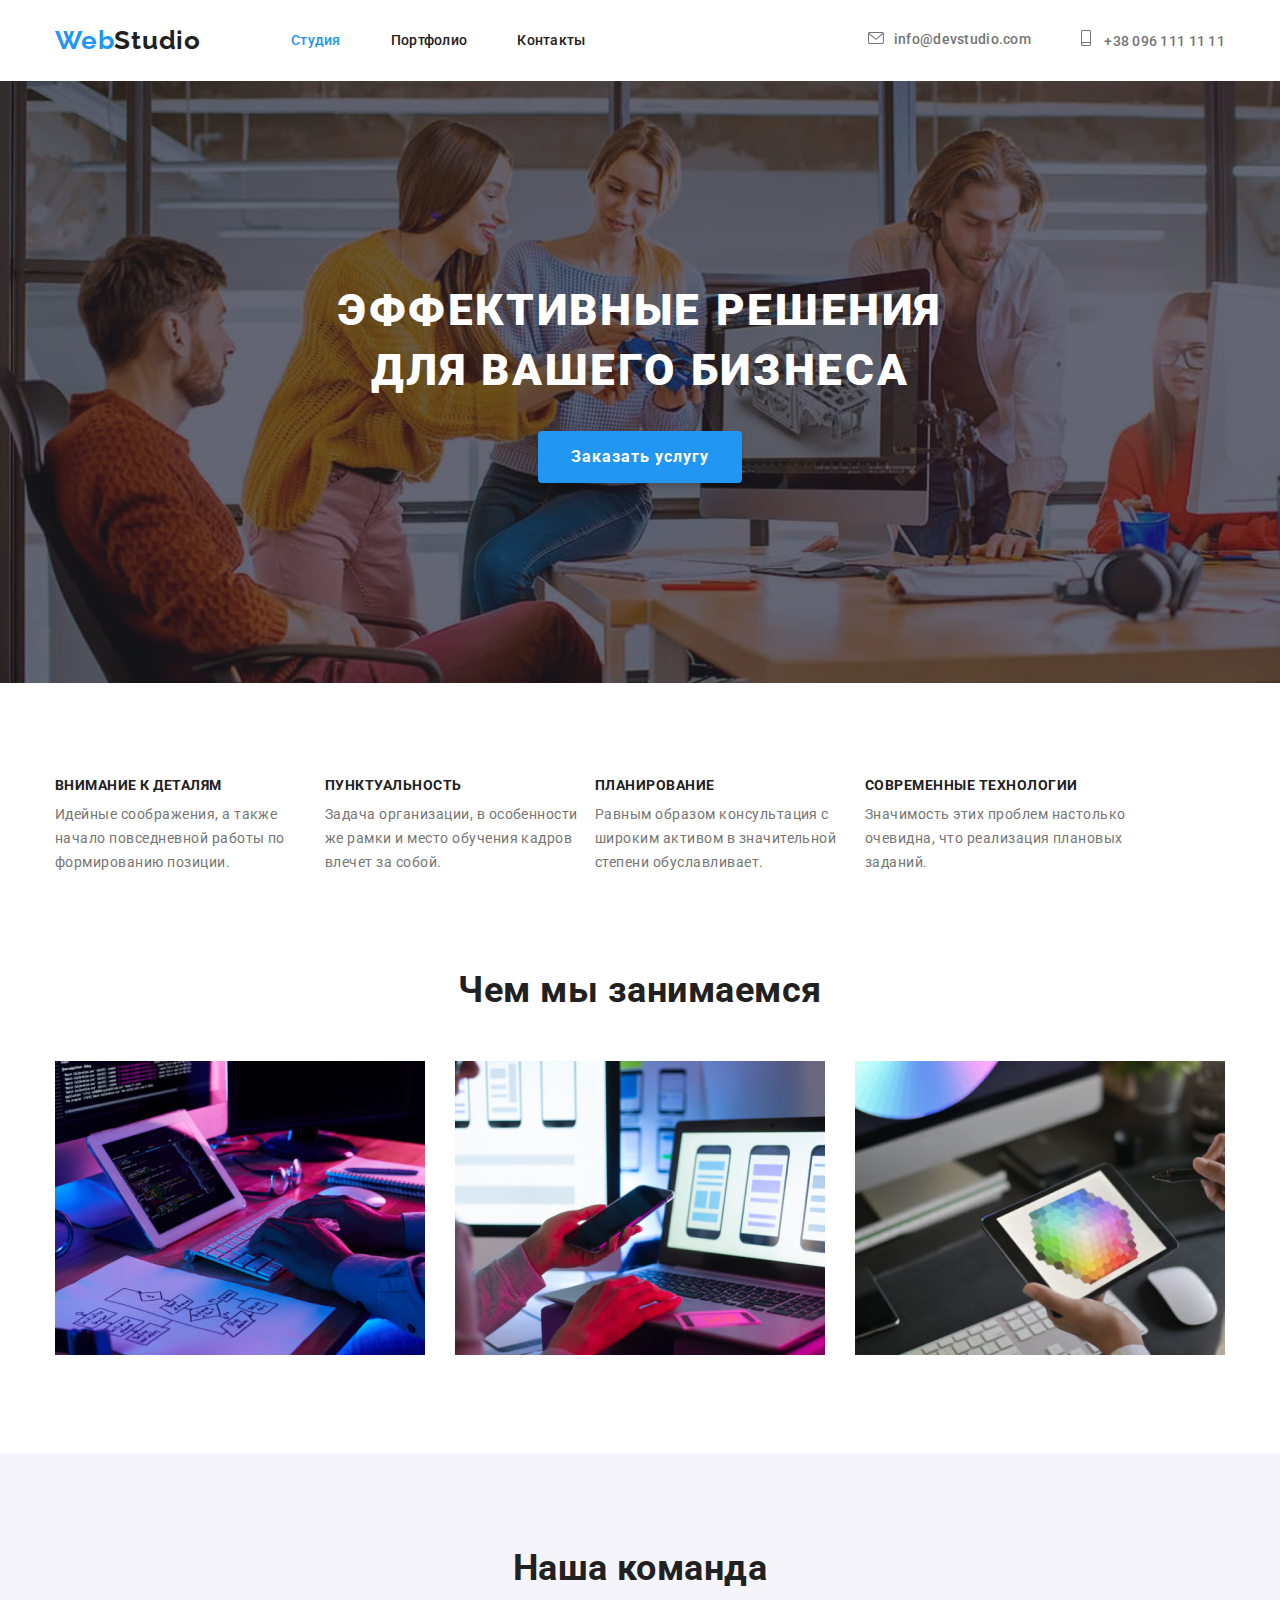
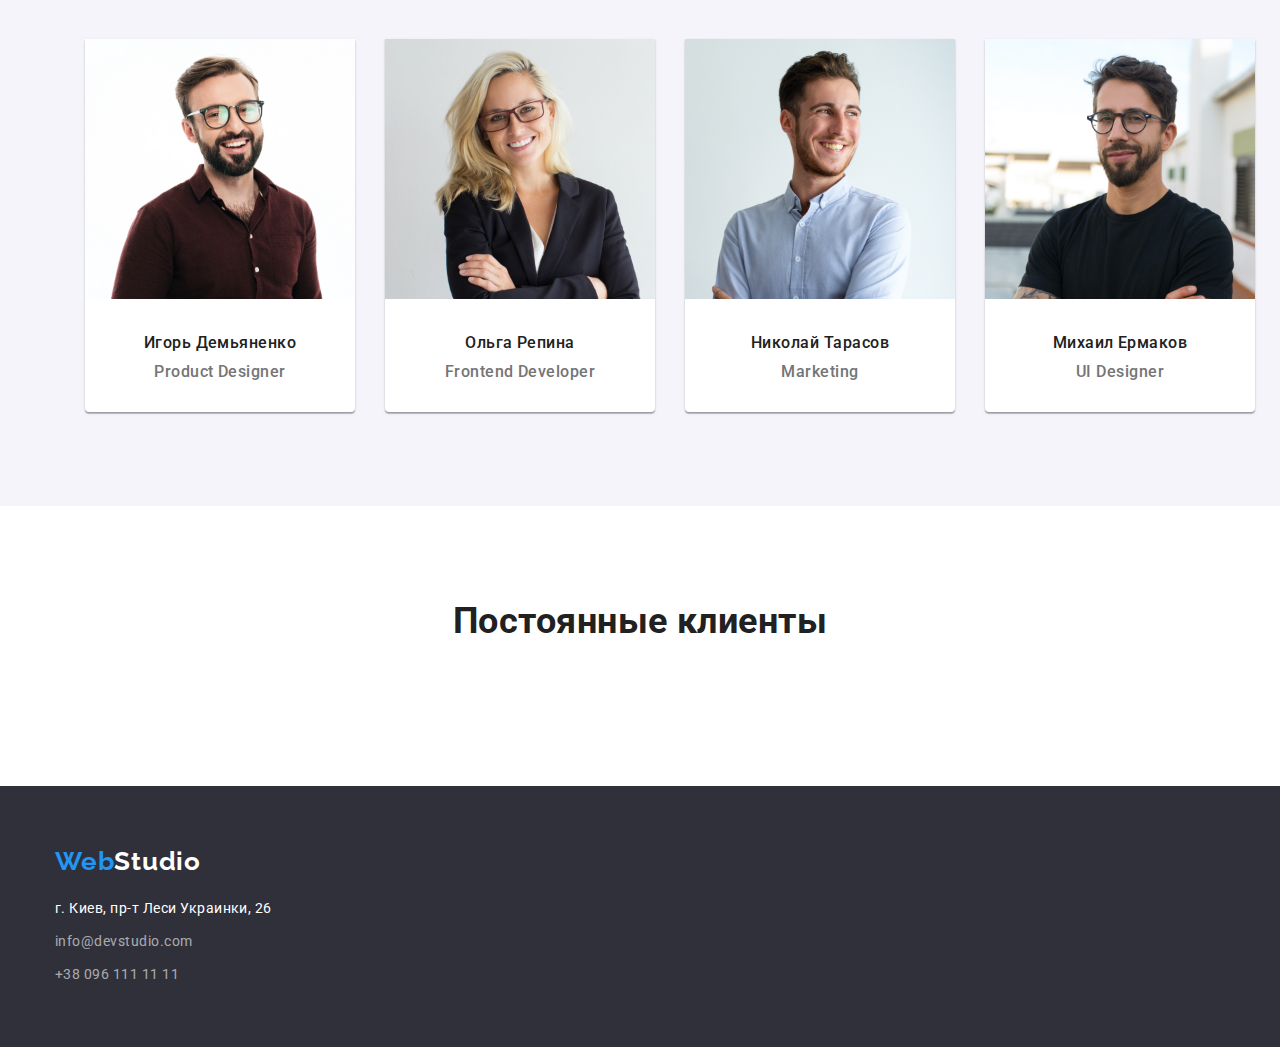
==== index.html @ 846ce107 "додає sprite" ====
<!DOCTYPE html>
<html lang="ru">

<head>
  <meta charset="UTF-8" />
  <meta name="viewport" content="width=device-width, initial-scale=1.0" />
  <title>WebStudio</title>
  <link href="https://fonts.googleapis.com/css2?family=Raleway:wght@700&family=Roboto:wght@400;500;700;900&display=swap"
    rel="stylesheet" />
  <link rel="stylesheet" href="https://cdnjs.cloudflare.com/ajax/libs/modern-normalize/1.0.0/modern-normalize.min.css">
  <link rel="stylesheet" href="css/style.css" />
</head>

<body>
  <header class="header">
    <div class="header-container">
      <nav class="nav">
        <a class="logo" href="./index.html"><span>Web</span>Studio</a>
        <ul class="site-nav">
          <li class="list"><a href="#" class="link current">Студия</a></li>
          <li class="list">
            <a href="./portfolio.html" class="link">Портфолио</a>
          </li>
          <li class="list"><a href="#" class="link">Контакты</a></li>
        </ul>
      </nav>
      <ul class="contacts-list">
        <li class="list">
          <a href="mailto:info@devstudio.com" class="link"><svg class="icon-mail">
            <use href="./images/sprite.svg#icon-envelope" />
          </svg>info@devstudio.com</a>
        </li>
        <li class="list">
          <a href="tel::+38(096)111-11-11" class="link"><svg class="icon-tel">
            <use href="./images/sprite.svg#icon-smartphone"/>
          </svg> +38 096 111 11 11</a>
        </li>
      </ul>
    </div>
  </header>


</button>
  <main>
    <section class="hero">
      <div class="container">
        <h1 class="hero-title">Эффективные решения<br /> для вашего бизнеса</h1>
        <a href="" class="btn main">Заказать услугу</a>
      </div>
    </section>
    <section class="featchers">
      <div class="container">
        <ul class="featchers-list"> 
          <li class="list-item">
            <h3 class="featchers-title">Внимание к деталям</h3>
            <p class="featchers-details">
              Идейные соображения, а также начало повседневной работы по
              формированию позиции.
            </p>
          </li>
          <li class="list-item">
            <h3 class="featchers-title">Пунктуальность</h3>
            <p class="featchers-details">
              Задача организации, в особенности же рамки и место обучения кадров
              влечет за собой.
            </p>
          </li>
          <li class="list-item">
            <h3 class="featchers-title">Планирование</h3>
            <p class="featchers-details">
              Равным образом консультация с широким активом в значительной
              степени обуславливает.
            </p>
          </li>
          <li class="list-item">
            <h3 class="featchers-title">Современные технологии</h3>
            <p class="featchers-details">
              Значимость этих проблем настолько очевидна, что реализация
              плановых заданий.
            </p>
          </li>
        </ul>
      </div>
    </section>
    <section class="what-we-do">
      <div class="container">
        <h2 class="what-we-do-title">Чем мы занимаемся</h2>
        <ul class="what-we-do-list">
          <li class="list-item">
            <img src="./images/img.jpg" alt="what we do" width="370" />
          </li>
          <li class="list-item">
            <img src="./images/img-2.jpg" alt="what we do" width="370" />
          </li>
          <li class="list-item">
            <img src="./images/img-3.jpg" alt="what we do" width="370" />
          </li>
        </ul>
      </div>
    </section>
    <section class="our-team">
      <div class="container">
        <h2 class="our-team-title">Наша команда</h2>
        <ul class="our-team-list">
          <li class="our-team-list-item">
            <img src="./images/img-6.jpg" alt="our team" width="270" />
            <h3 class="name">Игорь Демьяненко</h3>
            <p class="position">Product Designer</p>
          </li>
          <li class="our-team-list-item">
            <img src="./images/img-7.jpg" alt="our team" width="270" />
            <h3 class="name">Ольга Репина</h3>
            <p class="position">Frontend Developer</p>
          </li>
          <li class="our-team-list-item">
            <img src="./images/img-8.jpg" alt="our team" width="270" />
            <h3 class="name">Николай Тарасов</h3>
            <p class="position">Marketing</p>
          </li>
          <li class="our-team-list-item">
            <img src="./images/img-9.jpg" alt="our team" width="270" />
            <h3 class="name">Михаил Ермаков</h3>
            <p class="position">UI Designer</p>
          </li>
        </ul>
      </div>
    </section>
    <section class="our-clients">
      <div class="container">
      <h2 class="our-clients-title">
        Постоянные клиенты
      </h2>
      <ul>
        <li></li>
        <li></li>
        <li></li>
        <li></li>
        <li></li>
        <li></li>
      </ul>
      </div>


    </section>
  </main>
  <footer class="footer">
    <div class="container">
      <a class="footer-logo" href="./index.html"><span>Web</span>Studio</a>
      <ul>
        <li>
          <a class="footer-link adress"
            href="https://www.google.com/maps/place/бульвар+Лесі+Українки,+26,+Київ,+02000/@50.4266678,30.5372968,18z/data=!4m13!1m7!3m6!1s0x40d4cf0e033ecbe9:0x57a4dffefec77da0!2z0LHRg9C70YzQstCw0YAg0JvQtdGB0ZYg0KPQutGA0LDRl9C90LrQuCwgMjYsINCa0LjRl9CyLCAwMjAwMA!3b1!8m2!3d50.4265807!4d30.5383858!3m4!1s0x40d4cf0e033ecbe9:0x57a4dffefec77da0!8m2!3d50.4265807!4d30.5383858"
            target="_blank">г. Киев, пр-т Леси Украинки, 26</a>
        </li>
        <li>
          <a class="footer-link mail" href="mailto:info@devstudio.com">info@devstudio.com</a>
        </li>
        <li>
          <a class="footer-link tel" href="tel::+38(096)111-11-11">+38 096 111 11 11</a>
        </li>
      </ul>
    </div>
  </footer>
</body>

</html>
---- css/style.css ----
:root {
  --primary-text-color: #212121;
  --tittle-text-color: #757575;
  --accent-color: #2196f3;
  --primary-white-color: #ffffff;
  --footer-hero-color: #2f303a;
  --btn-color: #f5f4fa;
}
.html {
  box-sizing: border-box;
}
*,
*::before,
*::after {
  box-sizing: border-box;
}

body {
  background-color: var(--primary-white-color);
  color: var(--primary-text-color);
  font-family: roboto, sans-serif;
  letter-spacing: 0.03em;
}
h1,
h2,
h3,
h4,
h5,
h6 {
  color: var(--primary-text-color);
  font-weight: 700;
  margin-top: 0;
  margin-bottom: 0;
}
a {
  text-decoration: none;
}

ul {
  padding-inline-start: 0px;
  margin-top: 0px;
  margin-bottom: 0px;
}

li {
  padding-inline-start: 0px;
  list-style-type: none;
}

p {
  margin-top: 0;
  margin-bottom: 0;
}

button,
button:active,
button:focus {
  outline: none;
  border: none;
}

.list {
  padding: 0;
  margin: 0;
  list-style: none;
}
.header {
  padding-top: 25px;
  padding-bottom: 25px;
}
.header-container,
.container {
  margin: 0 auto;
  width: 1200px;
  padding-left: 15px;
  padding-right: 15px;
}
.header-container {
  display: flex;
  align-items: center;
}
.nav {
  display: flex;
  align-items: center;
}

.logo {
  display: inline-block;
  font-family: "Raleway", sans-serif;
  color: var(--primary-text-color);
  font-weight: 700;
  font-size: 26px;
  line-height: 1.2em;
  letter-spacing: 0.03em;
}
.logo > span {
  color: var(--accent-color);
}

.site-nav .link {
  color: var(--primary-text-color);
  font-weight: 500;
  font-size: 14px;
  line-height: 1.14;
  letter-spacing: 0.02em;
  text-decoration: none;
}
.site-nav .link.current {
  color: var(--accent-color);
}
.site-nav .link:hover,
.site-nav .link:focus {
  color: #2196f3;
}
.site-nav {
  margin-left: 90px;
}

.contacts-list .link {
  color: var(--tittle-text-color);

  font-weight: 500;
  font-size: 14px;
  line-height: 1.14;
  letter-spacing: 0.02em;
  text-decoration: none;
}
.contacts-list .link:hover,
.contacts-list .link:focus {
  color: var(--accent-color);
}
.contacts-list {
  margin-left: auto;
}
.site-nav,
.contacts-list {
  display: flex;
}
.site-nav .list + .list,
.contacts-list .list + .list {
  margin-left: 50px;
}
.icon-mail {
  width: 16px;
  height: 12px;
  margin-right: 10px;
}
.icon-tel {
  width: 10px;
  height: 16px;
  margin-right: 10px;
}

.hero {
  background-color: var(--footer-hero-color);
  text-align: center;
  padding-bottom: 200px;
  padding-top: 200px;
  background-image: linear-gradient(
      to right,
      rgba(47, 48, 58, 0.4),
      rgba(47, 48, 58, 0.4)
    ),
    url("../images/hero.jpg");
  background-repeat: no-repeat;
  background-size: cover;
}

.hero-title {
  color: var(--primary-white-color);
  font-weight: 900;
  font-size: 44px;
  line-height: 1.36;
  text-align: center;
  letter-spacing: 0.06em;
  text-transform: uppercase;
  margin-bottom: 30px;
}

.hero-btn {
  color: var(--primary-white-color);
  background-color: var(--accent-color);
  text-decoration: none;
  font-weight: 700;
  font-size: 16px;
  line-height: 1.87em;
  letter-spacing: 0.06em;
}

.btn.main {
  display: inline-block;
  letter-spacing: 0.06em;
  font-weight: 700;
  font-size: 16px;
  line-height: 1.87em;
  text-align: center;
  color: var(--primary-white-color);
  background-color: var(--accent-color);
  padding: 10px 32px;
  border: 1px solid transparent;
  box-shadow: 0px 4px 4px rgba(0, 0, 0, 0.15);
  border-radius: 4px;
}

.featchers {
  padding-top: 94px;
  padding-bottom: 94px;
}
.featchers-list {
  display: flex;
}

.featchers-list,
.featchers-title {
  width: 270px;
}
.featchers-list,
.featchers-title +,
.featchers-title {
  margin-left: 30px;
}
.featchers-title {
  font-weight: 700;
  font-size: 14px;
  line-height: 16px;
  letter-spacing: 1.14;
  text-transform: uppercase;
  margin-bottom: 10px;
}
.featchers-details {
  color: var(--tittle-text-color);
  font-weight: 400;
  font-size: 14px;
  line-height: 1.71;
}
.what-we-do {
  padding-bottom: 94px;
}

.what-we-do-title {
  font-weight: 700;
  font-size: 36px;
  line-height: 1.17;
  text-align: center;
  margin-bottom: 50px;
}

.what-we-do-list {
  display: flex;
}
.what-we-do-list .list-item + .list-item {
  margin-left: 30px;
}
.our-team {
  background-color: #f5f4fa;
  padding-bottom: 94px;
  padding-top: 94px;
  text-align: center;
}

.our-team-title {
  font-weight: 700;
  font-size: 36px;
  line-height: 1.17;
  text-align: center;
  margin-bottom: 50px;
}
.our-team-list {
  display: flex;
}
.our-team-list,
.our-team-list-item +,
.our-team-list-item {
  margin-left: 30px;
}

.our-team-list-item {
  background: var(--primary-white-color);
  box-shadow: 0px 1px 3px rgba(0, 0, 0, 0.12), 0px 1px 1px rgba(0, 0, 0, 0.14),
    0px 2px 1px rgba(0, 0, 0, 0.2);
  border-radius: 0px 0px 4px 4px;
  margin-left: 30px;
}
.our-team-list,
.name {
  font-weight: 500;
  font-size: 16px;
  line-height: 1.18em;
  letter-spacing: 0.03em;
  margin-top: 30px;
  margin-left: auto;
  margin-right: auto;
}
.our-team-list,
.position {
  font-size: 16px;
  line-height: 1.18;
  letter-spacing: 0.03em;
}

.name {
  font-weight: 500;
  font-size: 16px;
  line-height: 1.18;
  margin-bottom: 10px;
}

.position {
  color: var(--tittle-text-color);
  font-size: 16px;
  line-height: 1.18;
  margin-bottom: 30px;
}
.our-clients-title {
  font-weight: 700;
  font-size: 36px;
  line-height: 1.17;
  text-align: center;
  margin-bottom: 50px;
}
.our-clients {
  padding-bottom: 94px;
  padding-top: 94px;
  text-align: center;
}
.our-clients .container {
}

.footer {
  background-color: var(--footer-hero-color);
  padding-top: 60px;
  padding-bottom: 60px;
}
/* .footer-list {
  list-style: none;
} */
.footer-link {
  display: inline-block;
}

.footer-link.adress {
  color: var(--primary-white-color);
  font-weight: 400;
  font-size: 14px;
  line-height: 1.71;
  text-decoration: none;
}
.footer-link.mail,
.footer-link.tel {
  font-weight: 400;
  font-size: 14px;
  line-height: 1.71;
  color: rgba(255, 255, 255, 0.6);
  text-decoration: none;
}
.footer-link.adress,
.footer-link.mail {
  margin-bottom: 9px;
}
.footer-logo {
  display: inline-block;
  font-family: "Raleway", sans-serif;
  color: var(--primary-white-color);
  font-weight: 700;
  font-size: 26px;
  line-height: 1.2em;
  letter-spacing: 0.03em;
  margin-bottom: 20px;
  text-decoration: none;
}
.footer-logo > span {
  color: var(--accent-color);
}

.portfolio {
  padding-top: 94px;
  padding-bottom: 94px;
  border-top: 1px solid #ececec;
}
.OurProjects {
  display: flex;
  margin-bottom: 50px;
  justify-content: center;
}
.portfolio-button {
  font-family: Roboto, sans-serif;
  font-weight: 500;
  font-size: 16px;
  line-height: 1.62em;
  text-align: center;
  letter-spacing: 0.03em;
  background-color: var(--btn-bg-color);
  padding: 6px 22px;
  border-radius: 4%;
}
.OurProjects button:hover,
.OurProjects button:focus {
  background-color: var(--accent-color);
  color: var(--primary-white-color);
  box-shadow: 0px 3px 1px rgba(0, 0, 0, 0.1), 0px 1px 2px rgba(0, 0, 0, 0.08),
    0px 2px 2px rgba(0, 0, 0, 0.12);
  border-radius: 4px;
}
.portfolio-button {
  font-family: Roboto, sans-serif;
  font-weight: 500;
  font-size: 16px;
  line-height: 1.62em;
  text-align: center;
  letter-spacing: 0.03em;
  background-color: var(--btn-color);
  padding: 6px 22px;
  border-radius: 4%;
}

.OurProjects .list-item {
  margin-left: 8px;
}

.ExamplesProjects-list {
  list-style: none;
  font-weight: 400;
  font-size: 16px;
  line-height: 1.18;
  color: var(--tittle-text-color);
  display: flex;
  flex-wrap: wrap;
}
.project-title {
  font-weight: 700;
  font-size: 18px;
  line-height: 2;
  letter-spacing: 0.06em;
  color: var(--primary-text-color);
}
.ExamplesProjects-list .list-item:not(:nth-last-child(-n + 3)) {
  margin-bottom: 30px;
}

.ExamplesProjects-list .project-title {
  font-size: 18px;
  line-height: 2em;
  letter-spacing: 0.06em;
  /* margin-left: 24px; */
}
.ExamplesProjects-list .list-item {
  border: 1px solid #eeeeee;
  width: 370px;
}
.ExamplesProjects-list .list-item:hover {
  box-shadow: 0px 1px 1px rgba(0, 0, 0, 0.12), 0px 4px 4px rgba(0, 0, 0, 0.06),
    1px 4px 6px rgba(0, 0, 0, 0.16);
}
.ExamplesProjects-list .list-item:not(:nth-child(3n)) {
  margin-right: 30px;
}
.ExamplesProjects-list p {
  font-size: 16px;
  line-height: 1.87em;
  letter-spacing: 0.03em;
  /* margin-left: 24px;
  margin-bottom: 20px; */
}

.projects {
  padding: 20px 24px;
}
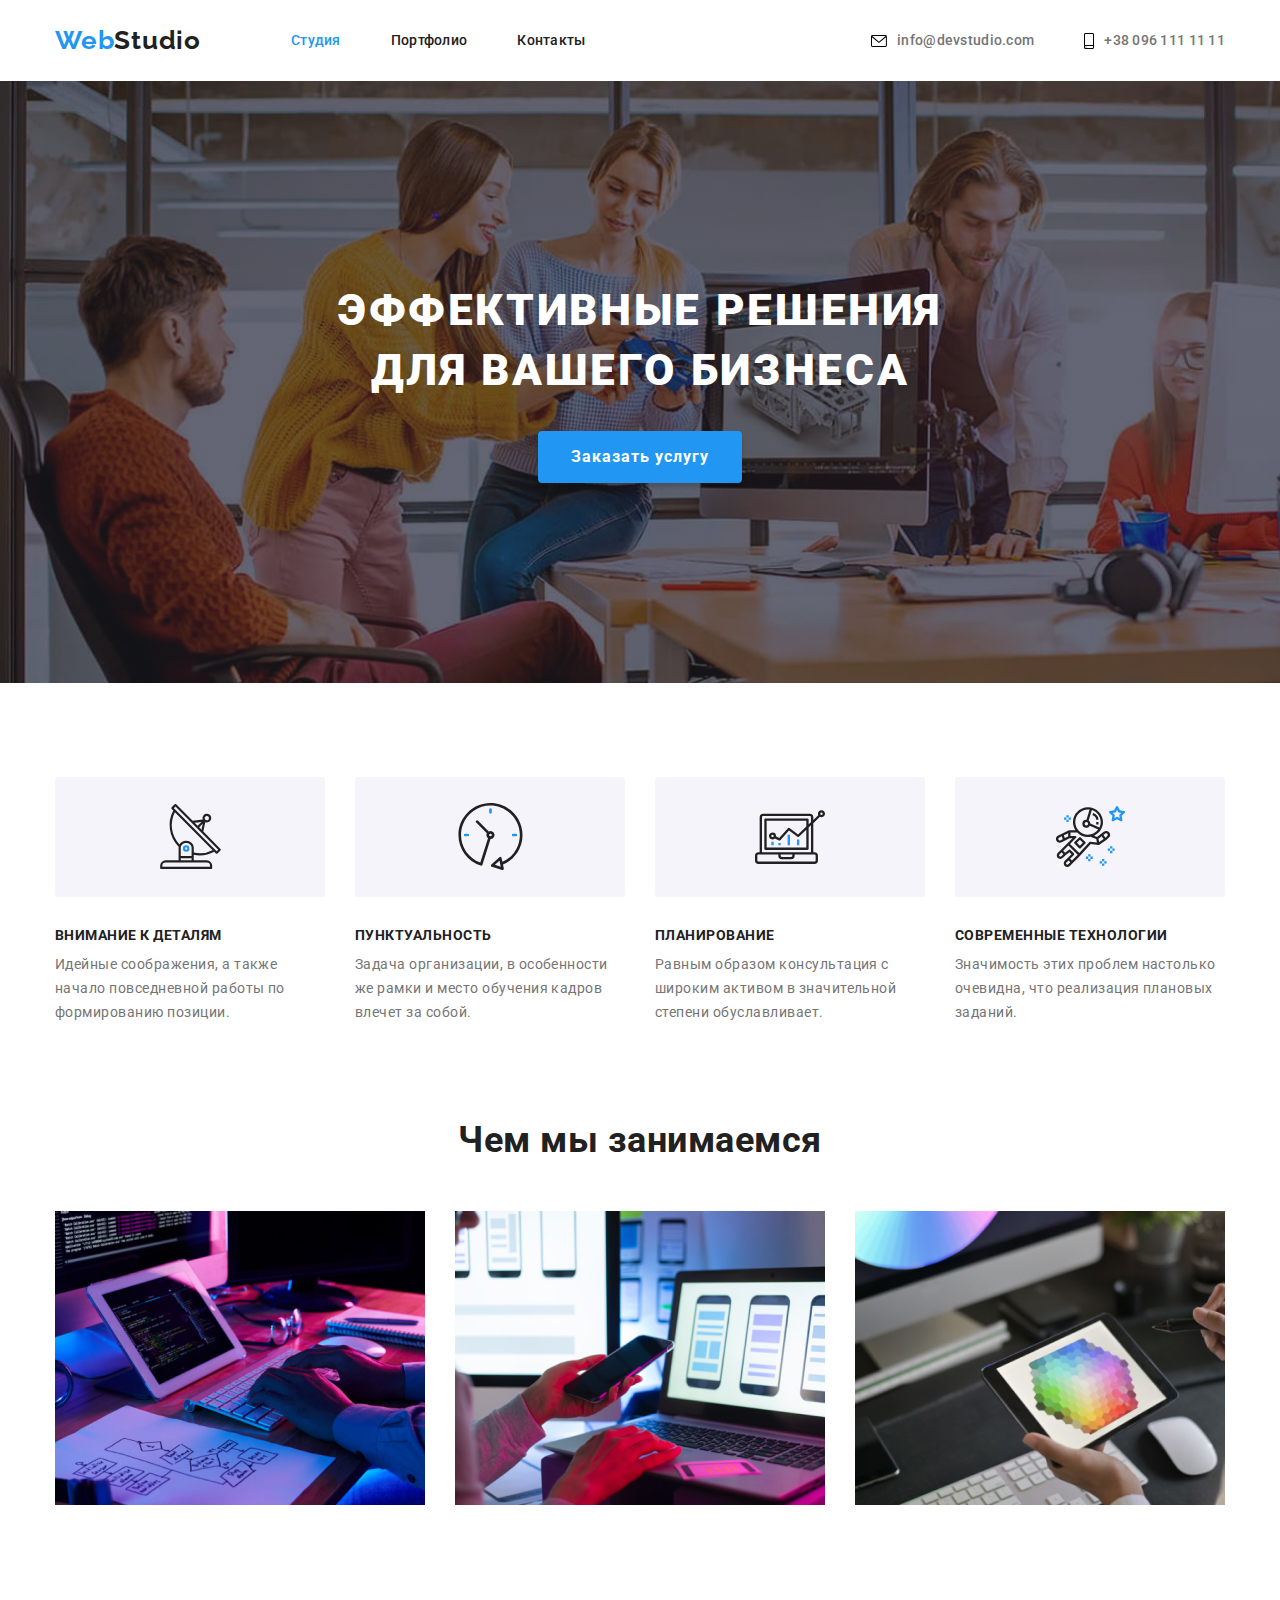
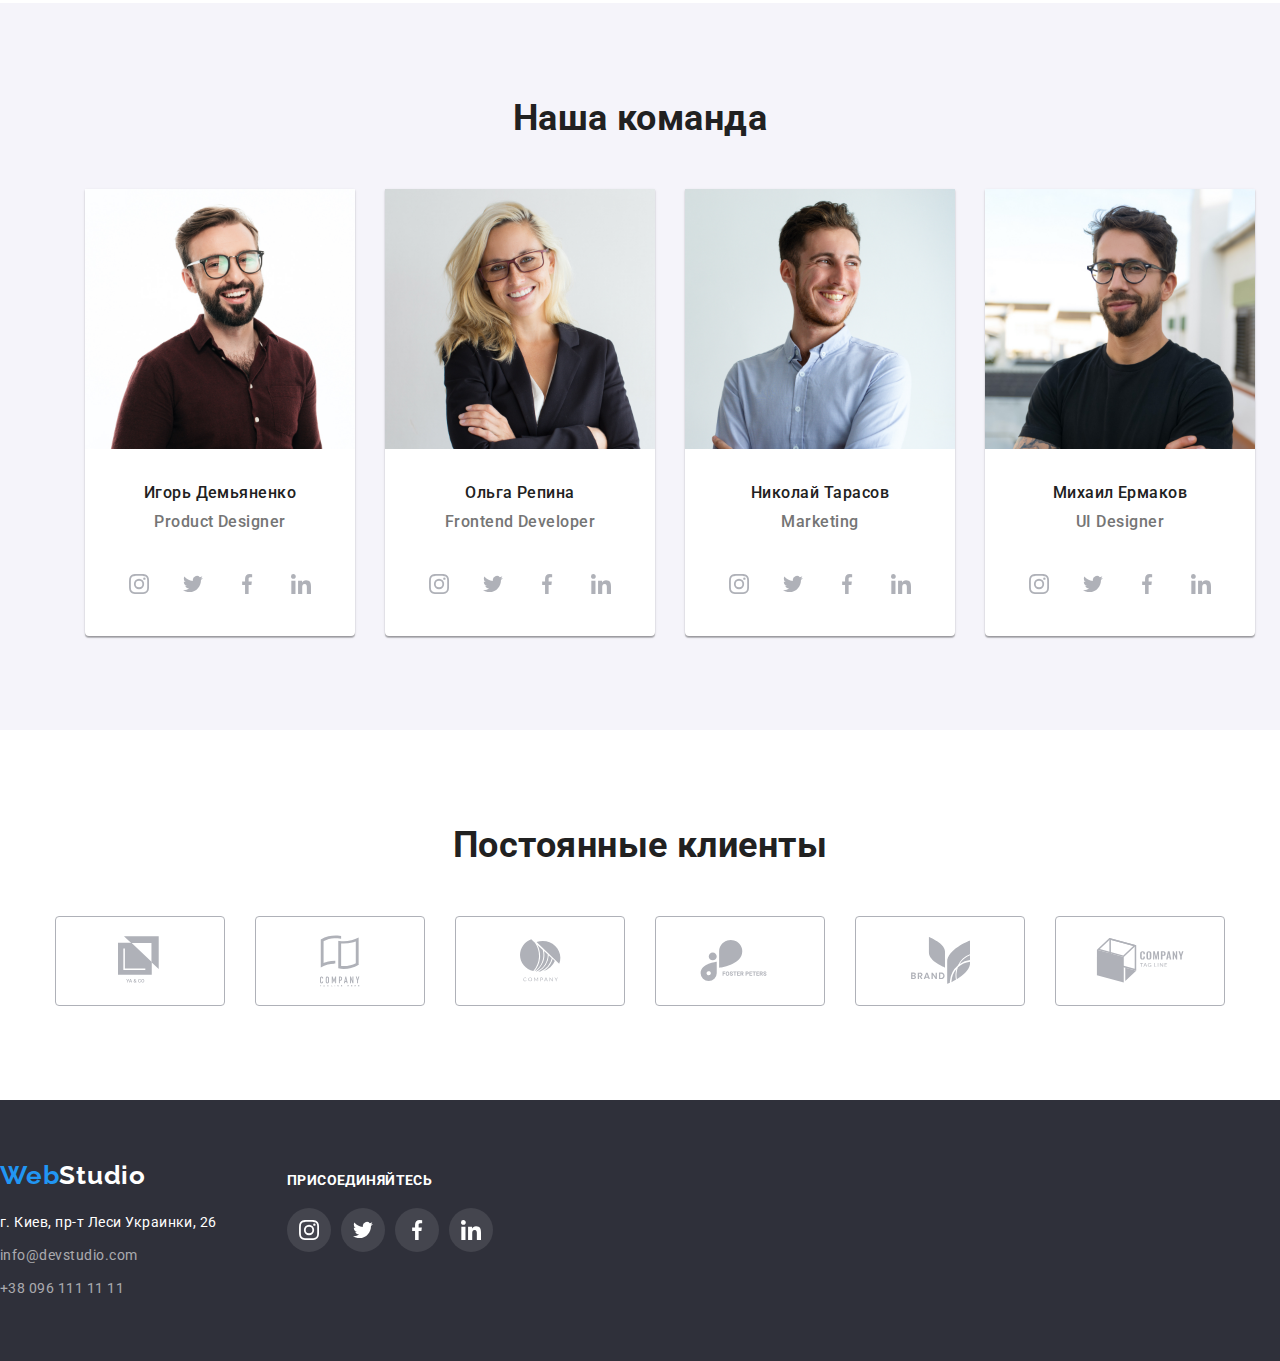
==== commit aea265b3: "Завершує ДЗ" ====
--- a/index.html
+++ b/index.html
@@ -39,7 +39,6 @@
     </div>
   </header>
 
-
 </button>
   <main>
     <section class="hero">
@@ -51,28 +50,28 @@
     <section class="featchers">
       <div class="container">
         <ul class="featchers-list"> 
-          <li class="list-item">
+          <li class="list-item icon-1">
             <h3 class="featchers-title">Внимание к деталям</h3>
             <p class="featchers-details">
               Идейные соображения, а также начало повседневной работы по
               формированию позиции.
             </p>
           </li>
-          <li class="list-item">
+          <li class="list-item icon-2" >
             <h3 class="featchers-title">Пунктуальность</h3>
             <p class="featchers-details">
               Задача организации, в особенности же рамки и место обучения кадров
               влечет за собой.
             </p>
           </li>
-          <li class="list-item">
+          <li class="list-item icon-3">
             <h3 class="featchers-title">Планирование</h3>
             <p class="featchers-details">
               Равным образом консультация с широким активом в значительной
               степени обуславливает.
             </p>
           </li>
-          <li class="list-item">
+          <li class="list-item icon-4">
             <h3 class="featchers-title">Современные технологии</h3>
             <p class="featchers-details">
               Значимость этих проблем настолько очевидна, что реализация
@@ -106,45 +105,117 @@
             <img src="./images/img-6.jpg" alt="our team" width="270" />
             <h3 class="name">Игорь Демьяненко</h3>
             <p class="position">Product Designer</p>
+            <ul class="social-links list">
+              <li class="social-links-item"><a class="social-links-link" href=""><svg class="social-links-icon">
+                    <use href="./images/sprite.svg#icon-instagram-2"></use>
+                  </svg></a></li>
+              <li class="social-links-item"><a class="social-links-link" href=""><svg class="social-links-icon">
+                    <use href="./images/sprite.svg#icon-twitter-1"></use>
+                  </svg></a></li>
+              <li class="social-links-item"><a class="social-links-link" href=""><svg class="social-links-icon">
+                    <use href="./images/sprite.svg#icon-facebook-1"></use>
+                  </svg></a></li>
+              <li class="social-links-item"><a class="social-links-link" href=""><svg class="social-links-icon">
+                    <use href="./images/sprite.svg#icon-linkedin-1"></use>
+                  </svg></a></li>
+            </ul>
           </li>
           <li class="our-team-list-item">
             <img src="./images/img-7.jpg" alt="our team" width="270" />
             <h3 class="name">Ольга Репина</h3>
             <p class="position">Frontend Developer</p>
+            <ul class="social-links list">
+              <li class="social-links-item"><a class="social-links-link" href=""><svg class="social-links-icon">
+                    <use href="./images/sprite.svg#icon-instagram-2"></use>
+                  </svg></a></li>
+              <li class="social-links-item"><a class="social-links-link" href=""><svg class="social-links-icon">
+                    <use href="./images/sprite.svg#icon-twitter-1"></use>
+                  </svg></a></li>
+              <li class="social-links-item"><a class="social-links-link" href=""><svg class="social-links-icon">
+                    <use href="./images/sprite.svg#icon-facebook-1"></use>
+                  </svg></a></li>
+              <li class="social-links-item"><a class="social-links-link" href=""><svg class="social-links-icon">
+                    <use href="./images/sprite.svg#icon-linkedin-1"></use>
+                  </svg></a></li>
+            </ul>
           </li>
           <li class="our-team-list-item">
             <img src="./images/img-8.jpg" alt="our team" width="270" />
             <h3 class="name">Николай Тарасов</h3>
             <p class="position">Marketing</p>
+            <ul class="social-links list">
+              <li class="social-links-item"><a class="social-links-link" href=""><svg class="social-links-icon">
+                    <use href="./images/sprite.svg#icon-instagram-2"></use>
+                  </svg></a></li>
+              <li class="social-links-item"><a class="social-links-link" href=""><svg class="social-links-icon">
+                    <use href="./images/sprite.svg#icon-twitter-1"></use>
+                  </svg></a></li>
+              <li class="social-links-item"><a class="social-links-link" href=""><svg class="social-links-icon">
+                    <use href="./images/sprite.svg#icon-facebook-1"></use>
+                  </svg></a></li>
+              <li class="social-links-item"><a class="social-links-link" href=""><svg class="social-links-icon">
+                    <use href="./images/sprite.svg#icon-linkedin-1"></use>
+                  </svg></a></li>
+            </ul>
           </li>
           <li class="our-team-list-item">
             <img src="./images/img-9.jpg" alt="our team" width="270" />
             <h3 class="name">Михаил Ермаков</h3>
             <p class="position">UI Designer</p>
+            <ul class="social-links list">
+              <li class="social-links-item"><a class="social-links-link" href=""><svg class="social-links-icon">
+                    <use href="./images/sprite.svg#icon-instagram-2"></use>
+                  </svg></a></li>
+              <li class="social-links-item"><a class="social-links-link" href=""><svg class="social-links-icon">
+                    <use href="./images/sprite.svg#icon-twitter-1"></use>
+                  </svg></a></li>
+              <li class="social-links-item"><a class="social-links-link" href=""><svg class="social-links-icon">
+                    <use href="./images/sprite.svg#icon-facebook-1"></use>
+                  </svg></a></li>
+              <li class="social-links-item"><a class="social-links-link" href=""><svg class="social-links-icon">
+                    <use href="./images/sprite.svg#icon-linkedin-1"></use>
+                  </svg></a></li>
+            </ul>
           </li>
         </ul>
       </div>
     </section>
     <section class="our-clients">
-      <div class="container">
       <h2 class="our-clients-title">
         Постоянные клиенты
       </h2>
-      <ul>
-        <li></li>
-        <li></li>
-        <li></li>
-        <li></li>
-        <li></li>
-        <li></li>
-      </ul>
-      </div>
-
-
+      <ul class="list our-clients-list">
+        <li class="our-clients-list-item"><a class="our-clients-list-link" href=""><svg class="our-clients-list-icon"
+              width="45px" height="50px">
+              <use href="./images/sprite.svg#icon-logo-1"></use>
+            </svg></a></li>
+        <li class="our-clients-list-item"><a class="our-clients-list-link" href=""><svg class="our-clients-list-icon"
+              width="40px" height="52px">
+              <use href="./images/sprite.svg#icon-logo-2"></use>
+            </svg></a></li>
+        <li class="our-clients-list-item"><a class="our-clients-list-link" href=""><svg class="our-clients-list-icon"
+              width="41px" height="43px">
+              <use href="./images/sprite.svg#icon-logo-3"></use>
+            </svg></a></li>
+        <li class="our-clients-list-item"><a class="our-clients-list-link" href=""><svg class="our-clients-list-icon"
+              width="80px" height="42px">
+              <use href="./images/sprite.svg#icon-logo-4"></use>
+            </svg></a></li>
+        <li class="our-clients-list-item"><a class="our-clients-list-link" href=""><svg class="our-clients-list-icon"
+              width="59px" height="47px">
+              <use href="./images/sprite.svg#icon-logo-5"></use>
+            </svg></a></li>
+        <li class="our-clients-list-item"><a class="our-clients-list-link" href=""><svg class="our-clients-list-icon"
+              width="89px" height="45px">
+              <use href="./images/sprite.svg#icon-logo-6"></use>
+            </svg></a></li>
+      </ul>
+    
     </section>
   </main>
   <footer class="footer">
-    <div class="container">
+    <div class="footer-container">
+      <div>
       <a class="footer-logo" href="./index.html"><span>Web</span>Studio</a>
       <ul>
         <li>
@@ -160,6 +231,28 @@
         </li>
       </ul>
     </div>
+    <div class="footer-social-links-container">
+      <p class="footer-social-links-title">Присоединяйтесь</p>
+      <ul class="footer-social-links">
+        <li class="footer-social-links-item"><a class="footer-social-links-link" href=""><svg
+              class="footer-social-links-icon">
+              <use href="./images/sprite.svg#icon-instagram-2"></use>
+            </svg></a></li>
+        <li class="footer-social-links-item"><a class="footer-social-links-link" href=""><svg
+              class="footer-social-links-icon">
+              <use href="./images/sprite.svg#icon-twitter-1"></use>
+            </svg></a></li>
+        <li class="footer-social-links-item"><a class="footer-social-links-link" href=""><svg
+              class="footer-social-links-icon">
+              <use href="./images/sprite.svg#icon-facebook-1"></use>
+            </svg></a></li>
+        <li class="footer-social-links-item"><a class="footer-social-links-link" href=""><svg
+              class="footer-social-links-icon">
+              <use href="./images/sprite.svg#icon-linkedin-1"></use>
+            </svg></a></li>
+      </ul>
+      </div>
+    </div>
   </footer>
 </body>
 
--- a/css/style.css
+++ b/css/style.css
@@ -5,6 +5,7 @@
   --primary-white-color: #ffffff;
   --footer-hero-color: #2f303a;
   --btn-color: #f5f4fa;
+  --icon-color: #afb1b8;
 }
 .html {
   box-sizing: border-box;
@@ -112,18 +113,20 @@
 .site-nav .link:focus {
   color: #2196f3;
 }
+
 .site-nav {
   margin-left: 90px;
 }
 
 .contacts-list .link {
   color: var(--tittle-text-color);
-
   font-weight: 500;
   font-size: 14px;
   line-height: 1.14;
   letter-spacing: 0.02em;
   text-decoration: none;
+  display: flex;
+  align-items: center;
 }
 .contacts-list .link:hover,
 .contacts-list .link:focus {
@@ -139,16 +142,25 @@
 .site-nav .list + .list,
 .contacts-list .list + .list {
   margin-left: 50px;
+}
+header ul a:hover,
+header ul a:focus {
+  color: var(--accent-color);
+  fill: var(--accent-color);
 }
 .icon-mail {
   width: 16px;
   height: 12px;
   margin-right: 10px;
+  align-items: center;
+  justify-content: center;
 }
 .icon-tel {
   width: 10px;
   height: 16px;
   margin-right: 10px;
+  align-items: center;
+  justify-content: center;
 }
 
 .hero {
@@ -232,6 +244,63 @@
   font-weight: 400;
   font-size: 14px;
   line-height: 1.71;
+  width: 270px;
+}
+
+.icon-1::before {
+  content: "";
+  display: inline-flex;
+  width: 270px;
+  height: 120px;
+  margin-bottom: 30px;
+  background-color: #f5f4fa;
+  background-image: url(../images/antenna\ 1.svg);
+  background-size: 65px;
+  background-repeat: no-repeat;
+  background-position: center;
+  margin-right: 30px;
+  border-radius: 4px;
+}
+.icon-2::before {
+  content: "";
+  display: inline-flex;
+  width: 270px;
+  height: 120px;
+  margin-bottom: 30px;
+  background-color: #f5f4fa;
+  background-image: url(../images/clock\ 1.svg);
+  background-size: 67px;
+  background-repeat: no-repeat;
+  background-position: center;
+  margin-right: 30px;
+  border-radius: 4px;
+}
+.icon-3::before {
+  content: "";
+  display: inline-flex;
+  width: 270px;
+  height: 120px;
+  margin-bottom: 30px;
+  background-color: #f5f4fa;
+  background-image: url(../images/diagram\ 1.svg);
+  background-size: 70px;
+  background-repeat: no-repeat;
+  background-position: center;
+  margin-right: 30px;
+  border-radius: 4px;
+}
+.icon-4::before {
+  content: "";
+  display: inline-flex;
+  width: 270px;
+  height: 120px;
+  margin-bottom: 30px;
+  background-color: #f5f4fa;
+  background-image: url(../images/astronaut\ 1.svg);
+  background-size: 69px;
+  background-repeat: no-repeat;
+  background-position: center;
+  border-radius: 4px;
 }
 .what-we-do {
   padding-bottom: 94px;
@@ -298,6 +367,51 @@
   letter-spacing: 0.03em;
 }
 
+.social-links {
+  display: flex;
+  list-style: none;
+  justify-content: center;
+  max-width: 100%;
+  margin-top: 16px;
+  margin-bottom: 30px;
+}
+
+.social-links-link {
+  display: flex;
+  width: 44px;
+  height: 44px;
+  align-items: center;
+  justify-content: center;
+  border-radius: 50%;
+  border: 1px solid transparent;
+  background-color: var(--primary-white-color);
+}
+
+.social-links-item {
+  display: block;
+  background-color: var(--primary-white-color);
+}
+
+.social-links-item:not(:last-child) {
+  padding-right: 10px;
+}
+
+.social-links-icon {
+  width: 20px;
+  height: 20px;
+  fill: var(--icon-color);
+}
+
+.social-links-link:hover .social-links-icon,
+.social-links-link:focus .social-links-icon {
+  background-color: var(--accent-color);
+  fill: var(--primary-white-color);
+}
+
+.social-links-link:hover,
+.social-links-link:focus {
+  background-color: var(--accent-color);
+}
 .name {
   font-weight: 500;
   font-size: 16px;
@@ -311,29 +425,66 @@
   line-height: 1.18;
   margin-bottom: 30px;
 }
+.our-clients {
+  padding-top: 94px;
+  padding-bottom: 94px;
+}
+
 .our-clients-title {
+  font-style: normal;
   font-weight: 700;
   font-size: 36px;
   line-height: 1.17;
   text-align: center;
-  margin-bottom: 50px;
-}
-.our-clients {
-  padding-bottom: 94px;
-  padding-top: 94px;
-  text-align: center;
-}
-.our-clients .container {
+  color: var(--primary-text-color);
+  padding-bottom: 50px;
+}
+
+.our-clients-list {
+  display: flex;
+  align-items: center;
+  justify-content: center;
+}
+
+.our-clients-list-item {
+  display: flex;
+}
+
+.our-clients-list-link {
+  display: flex;
+  justify-content: center;
+  align-items: center;
+  width: 170px;
+  height: 90px;
+  border-radius: 4px;
+  border: 1px solid var(--icon-color);
+}
+
+.our-clients-list-icon {
+  fill: var(--icon-color);
+}
+
+.our-clients-list-item:not(:last-child) {
+  margin-right: 30px;
+}
+
+.our-clients-list-link:hover,
+.our-clients-list-link:focus {
+  border-color: var(--accent-color);
+}
+
+.our-clients-list-link:hover .our-clients-list-icon,
+.our-clients-list-link:focus .our-clients-list-icon {
+  fill: var(--accent-color);
 }
 
 .footer {
   background-color: var(--footer-hero-color);
   padding-top: 60px;
   padding-bottom: 60px;
-}
-/* .footer-list {
-  list-style: none;
-} */
+  
+}
+
 .footer-link {
   display: inline-block;
 }
@@ -371,6 +522,70 @@
 .footer-logo > span {
   color: var(--accent-color);
 }
+.footer-container {
+  display: flex;
+}
+
+.footer-social-links-container {
+  margin-left: 70px;
+}
+
+
+.footer-social-links-title {
+  margin-top: 12px;
+  font-weight: 700;
+  font-size: 14px;
+  line-height: 16px;
+  letter-spacing: 0.03em;
+  text-transform: uppercase;
+  color: var(--primary-white-color);
+}
+
+.footer-social-links {
+  display: flex;
+  list-style: none;
+  justify-content: center;
+  max-width: 100%;
+  margin-top: 20px;
+}
+
+.footer-social-links-link {
+  display: flex;
+  width: 44px;
+  height: 44px;
+  align-items: center;
+  justify-content: center;
+  border-radius: 50%;
+  border: 1px solid transparent;
+  background-color: rgba(255, 255, 255, 0.1);
+}
+
+.footer-social-links-item {
+  display: block;
+  background-color: rgba(255, 255, 255, 0.1));
+}
+
+.footer-social-links-item:not(:last-child) {
+  margin-right: 10px;
+}
+
+.footer-social-links-icon {
+  width: 20px;
+  height: 20px;
+  fill: var(--primary-white-color);
+}
+
+.footer-social-links-link:hover .footer-social-links-icon,
+.footer-social-links-link:focus .footer-social-links-icon {
+  background-color: var(--accent-color);
+}
+
+.footer-social-links-link:hover,
+.footer-social-links-link:focus { 
+  background-color: var(--accent-color);
+}
+
+
 
 .portfolio {
   padding-top: 94px;
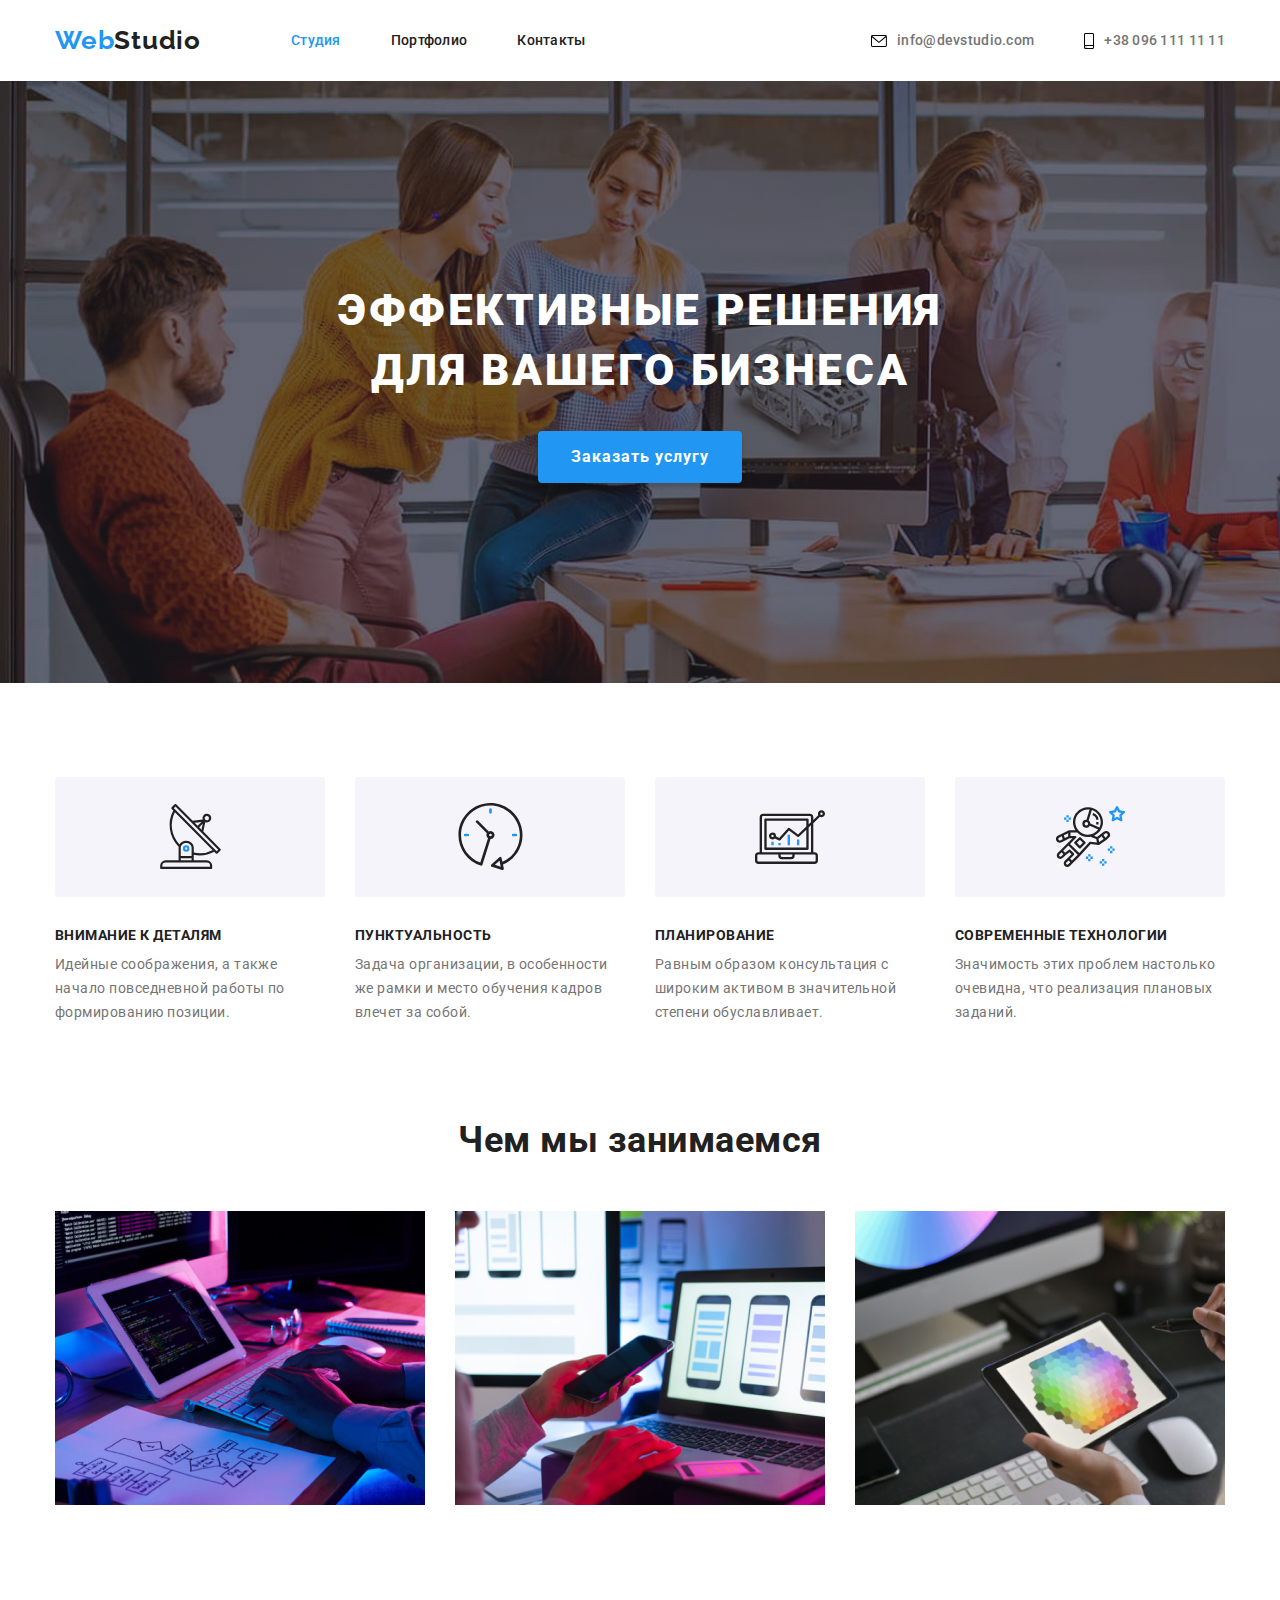
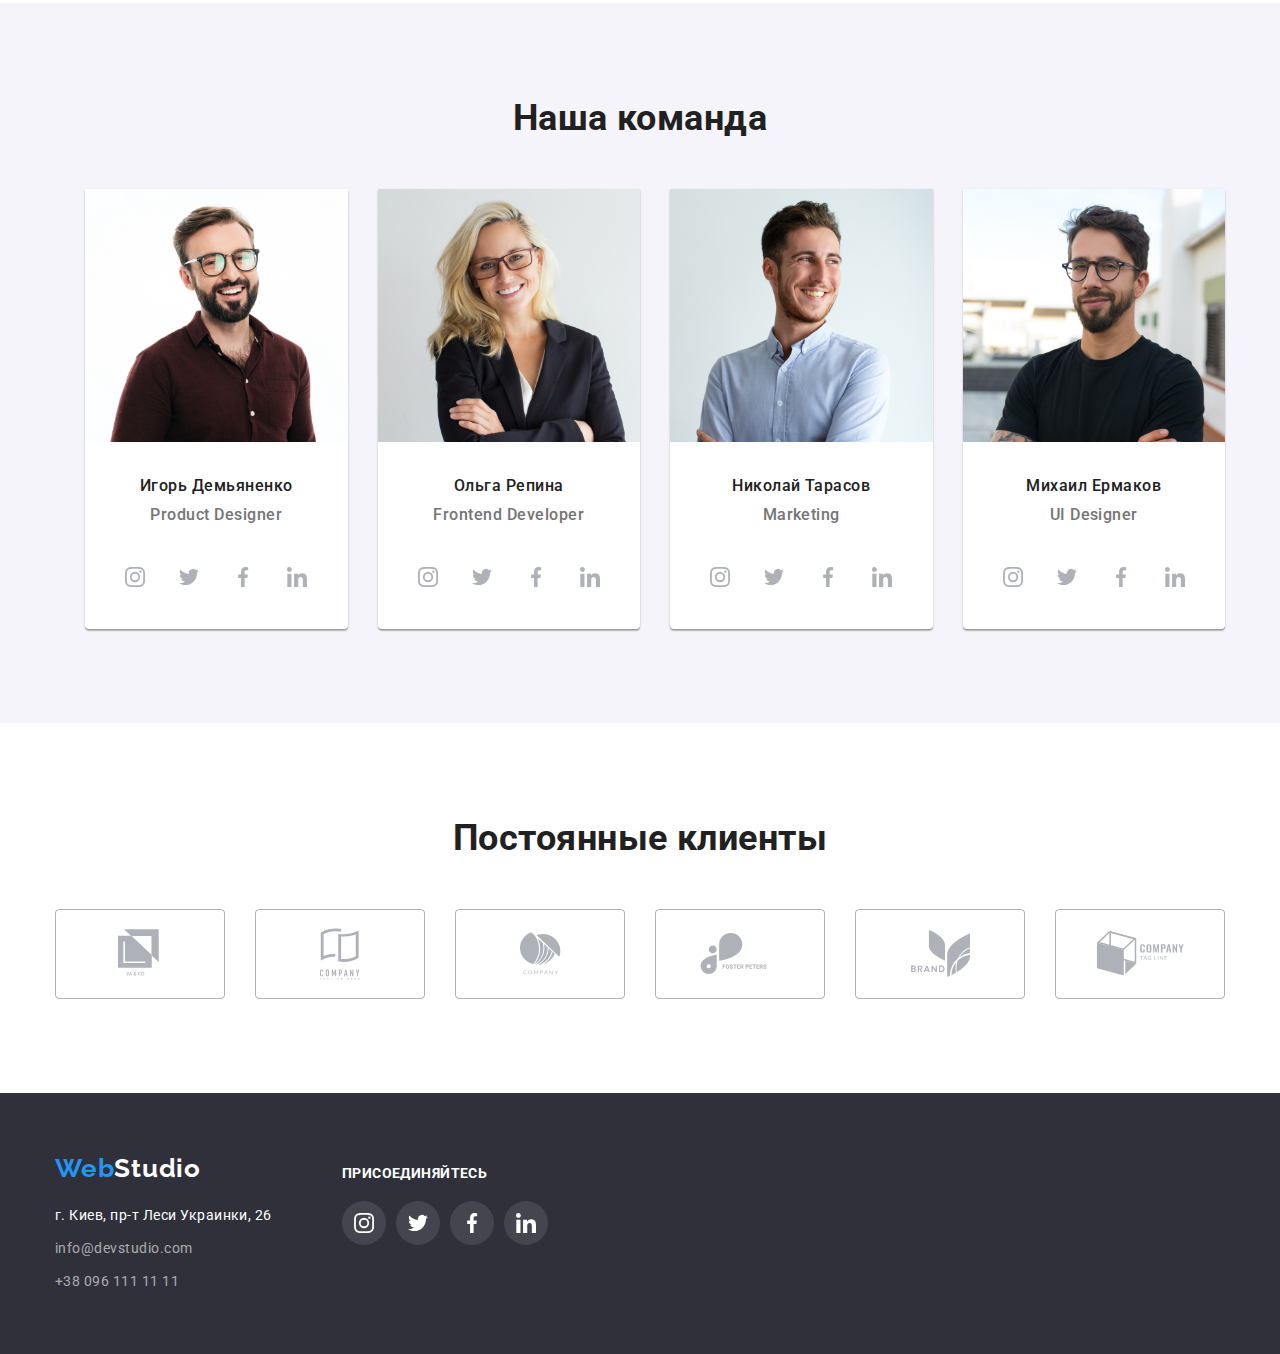
==== commit 187cac41: "Виправляє помилки по ДЗ" ====
--- a/index.html
+++ b/index.html
@@ -213,8 +213,8 @@
     
     </section>
   </main>
-  <footer class="footer">
-    <div class="footer-container">
+  <footer class="footer ">
+    <div class="footer-container container">
       <div>
       <a class="footer-logo" href="./index.html"><span>Web</span>Studio</a>
       <ul>
--- a/css/style.css
+++ b/css/style.css
@@ -58,6 +58,11 @@
 button:focus {
   outline: none;
   border: none;
+}
+img {
+  
+  max-width: 100%;
+  height: auto;
 }
 
 .list {
@@ -662,6 +667,7 @@
   border: 1px solid #eeeeee;
   width: 370px;
 }
+
 .ExamplesProjects-list .list-item:hover {
   box-shadow: 0px 1px 1px rgba(0, 0, 0, 0.12), 0px 4px 4px rgba(0, 0, 0, 0.06),
     1px 4px 6px rgba(0, 0, 0, 0.16);
@@ -679,4 +685,5 @@
 
 .projects {
   padding: 20px 24px;
-}
+  
+}
